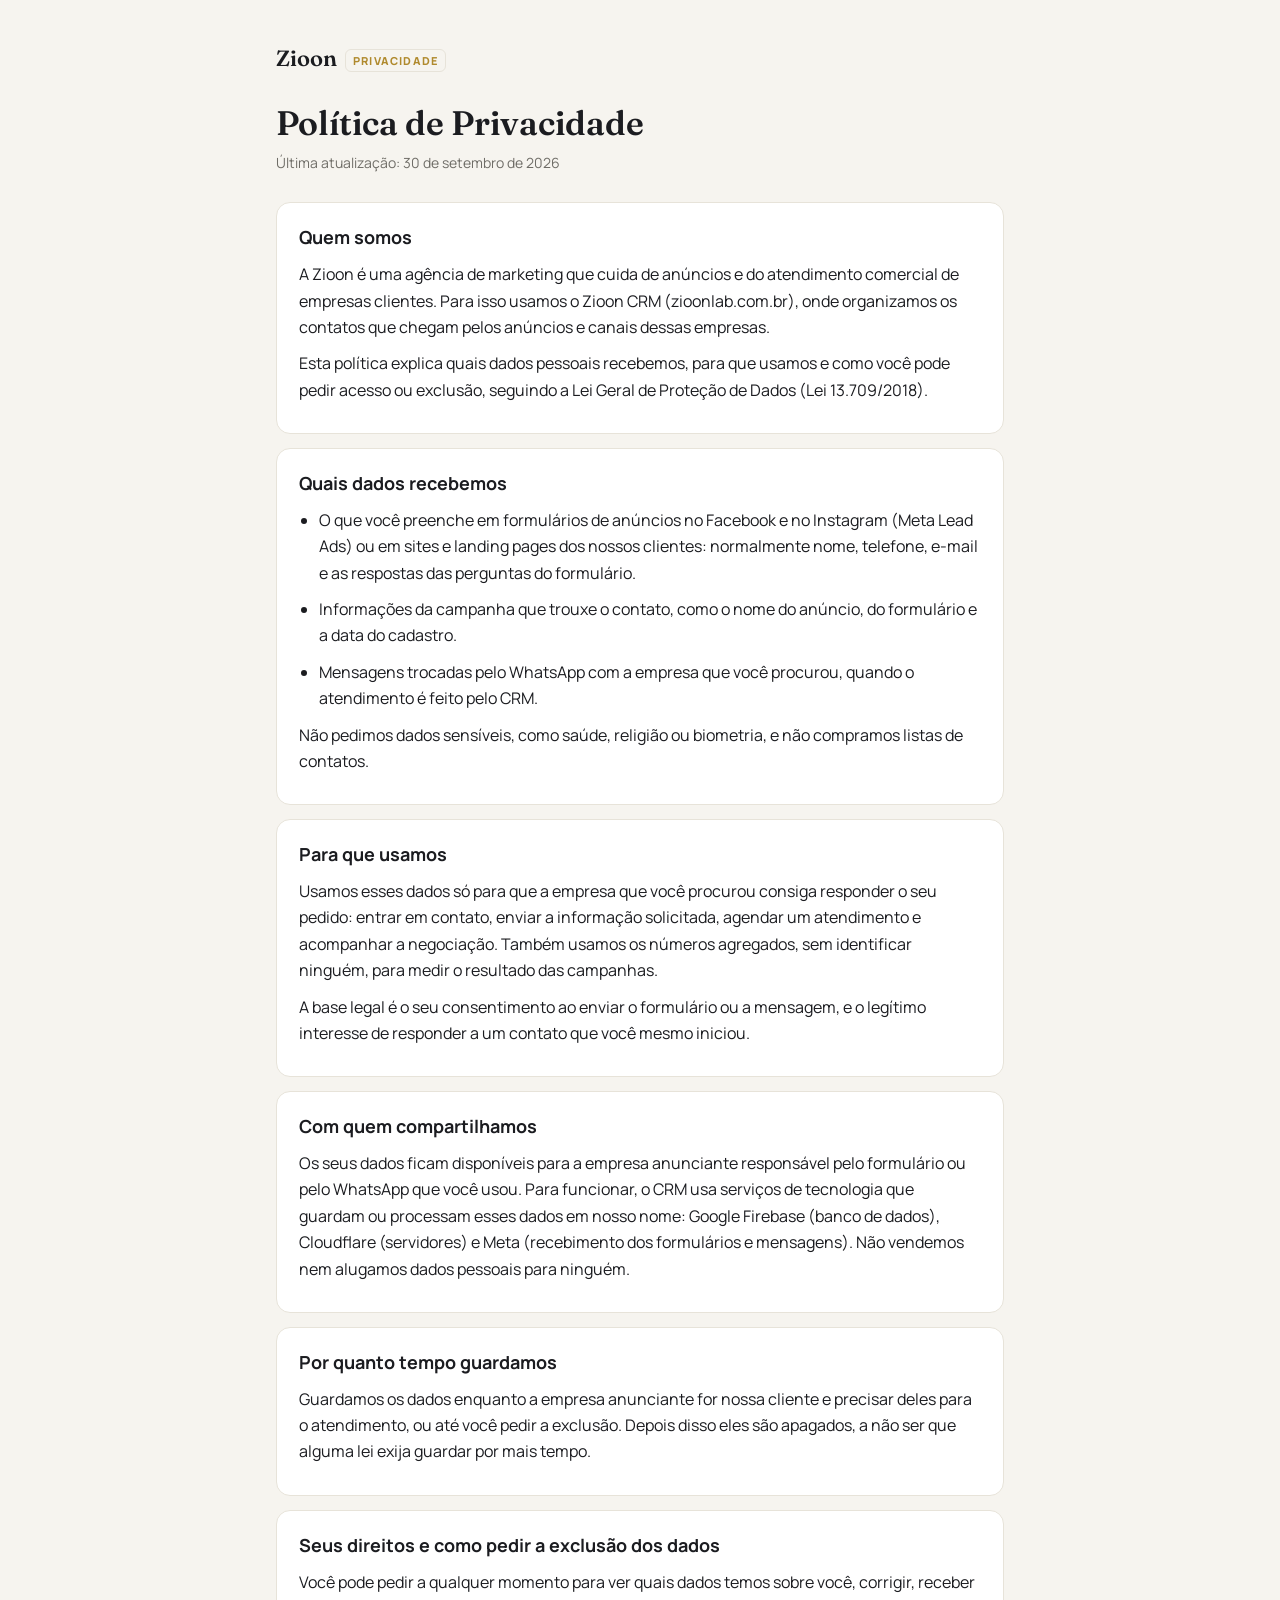
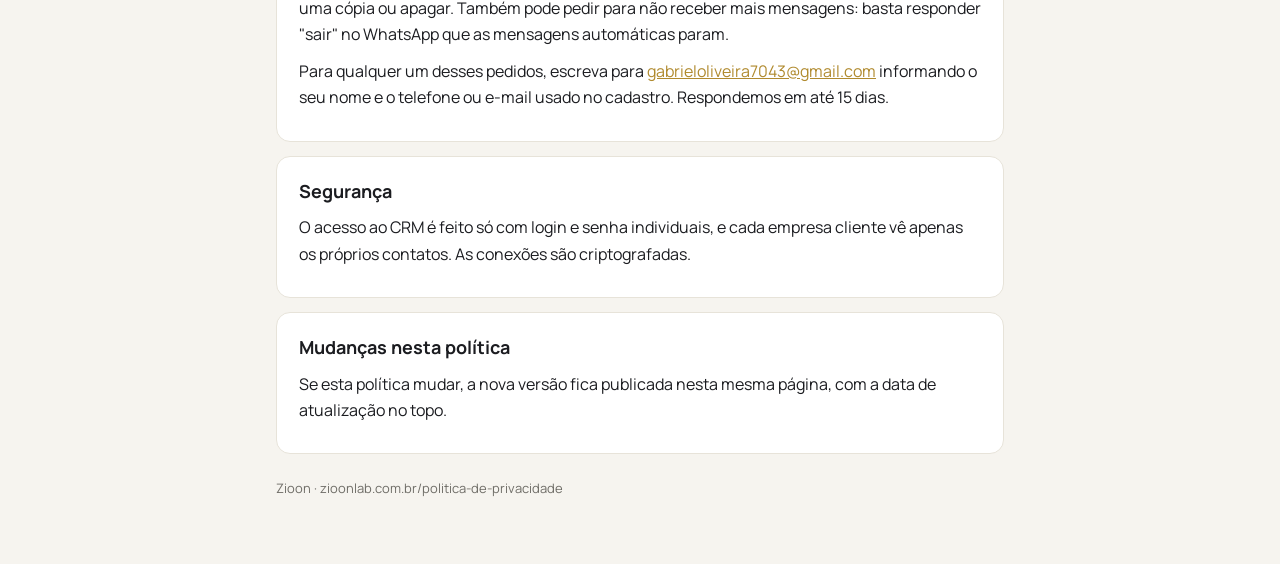
==== politica-de-privacidade/index.html @ 660e9edc "Zioon: cópia do CRM sem clientes, com marca e domínio zioonlab.com.br" ====
<!doctype html>
<html lang="pt-BR">
<head>
<meta charset="utf-8">
<meta name="viewport" content="width=device-width, initial-scale=1">
<title>Política de Privacidade | Zioon</title>
<meta name="description" content="Como a Zioon coleta, usa e protege os dados pessoais recebidos por formulários de anúncios, sites e WhatsApp.">
<link rel="preconnect" href="https://fonts.googleapis.com">
<link href="https://fonts.googleapis.com/css2?family=Fraunces:opsz,wght@9..144,600&family=Manrope:wght@400;600;800&display=swap" rel="stylesheet">
<style>
  :root { --bg: #F6F4EF; --surface: #FFFFFF; --text: #1B1C20; --muted: #6F6D67; --border: #E7E3D9; --gold: #B08A2E; }
  @media (prefers-color-scheme: dark) { :root { --bg: #111215; --surface: #18191D; --text: #EDEBE6; --muted: #A8A6A0; --border: #2A2B31; --gold: #C9A24A; } }
  * { box-sizing: border-box; }
  body { margin: 0; background: var(--bg); color: var(--text); font-family: 'Manrope', system-ui, sans-serif; line-height: 1.65; font-size: 16px; }
  main { max-width: 760px; margin: 0 auto; padding: 40px 16px 64px; }
  .brand { font-family: 'Fraunces', serif; font-size: 22px; font-weight: 600; margin-bottom: 28px; }
  .brand span { font-family: 'Manrope', sans-serif; font-size: 11px; font-weight: 800; letter-spacing: 1.2px; text-transform: uppercase; color: var(--gold); border: 1px solid var(--border); border-radius: 6px; padding: 3px 7px; margin-left: 8px; vertical-align: middle; }
  h1 { font-family: 'Fraunces', serif; font-weight: 600; font-size: 34px; line-height: 1.15; margin: 0 0 8px; }
  .updated { color: var(--muted); font-size: 14px; margin-bottom: 28px; }
  section { background: var(--surface); border: 1px solid var(--border); border-radius: 14px; padding: 20px 22px; margin-bottom: 14px; }
  h2 { font-size: 18px; margin: 0 0 8px; }
  p, li { margin: 0 0 10px; }
  ul { padding-left: 20px; margin: 0 0 10px; }
  a { color: var(--gold); }
  footer { color: var(--muted); font-size: 13px; margin-top: 24px; }
</style>
</head>
<body>
<main>
  <div class="brand">Zioon<span>Privacidade</span></div>
  <h1>Política de Privacidade</h1>
  <div class="updated">Última atualização: 30 de setembro de 2026</div>

  <section>
    <h2>Quem somos</h2>
    <p>A Zioon é uma agência de marketing que cuida de anúncios e do atendimento comercial de empresas clientes. Para isso usamos o Zioon CRM (zioonlab.com.br), onde organizamos os contatos que chegam pelos anúncios e canais dessas empresas.</p>
    <p>Esta política explica quais dados pessoais recebemos, para que usamos e como você pode pedir acesso ou exclusão, seguindo a Lei Geral de Proteção de Dados (Lei 13.709/2018).</p>
  </section>

  <section>
    <h2>Quais dados recebemos</h2>
    <ul>
      <li>O que você preenche em formulários de anúncios no Facebook e no Instagram (Meta Lead Ads) ou em sites e landing pages dos nossos clientes: normalmente nome, telefone, e-mail e as respostas das perguntas do formulário.</li>
      <li>Informações da campanha que trouxe o contato, como o nome do anúncio, do formulário e a data do cadastro.</li>
      <li>Mensagens trocadas pelo WhatsApp com a empresa que você procurou, quando o atendimento é feito pelo CRM.</li>
    </ul>
    <p>Não pedimos dados sensíveis, como saúde, religião ou biometria, e não compramos listas de contatos.</p>
  </section>

  <section>
    <h2>Para que usamos</h2>
    <p>Usamos esses dados só para que a empresa que você procurou consiga responder o seu pedido: entrar em contato, enviar a informação solicitada, agendar um atendimento e acompanhar a negociação. Também usamos os números agregados, sem identificar ninguém, para medir o resultado das campanhas.</p>
    <p>A base legal é o seu consentimento ao enviar o formulário ou a mensagem, e o legítimo interesse de responder a um contato que você mesmo iniciou.</p>
  </section>

  <section>
    <h2>Com quem compartilhamos</h2>
    <p>Os seus dados ficam disponíveis para a empresa anunciante responsável pelo formulário ou pelo WhatsApp que você usou. Para funcionar, o CRM usa serviços de tecnologia que guardam ou processam esses dados em nosso nome: Google Firebase (banco de dados), Cloudflare (servidores) e Meta (recebimento dos formulários e mensagens). Não vendemos nem alugamos dados pessoais para ninguém.</p>
  </section>

  <section>
    <h2>Por quanto tempo guardamos</h2>
    <p>Guardamos os dados enquanto a empresa anunciante for nossa cliente e precisar deles para o atendimento, ou até você pedir a exclusão. Depois disso eles são apagados, a não ser que alguma lei exija guardar por mais tempo.</p>
  </section>

  <section id="exclusao">
    <h2>Seus direitos e como pedir a exclusão dos dados</h2>
    <p>Você pode pedir a qualquer momento para ver quais dados temos sobre você, corrigir, receber uma cópia ou apagar. Também pode pedir para não receber mais mensagens: basta responder "sair" no WhatsApp que as mensagens automáticas param.</p>
    <p>Para qualquer um desses pedidos, escreva para <a href="mailto:gabrieloliveira7043@gmail.com">gabrieloliveira7043@gmail.com</a> informando o seu nome e o telefone ou e-mail usado no cadastro. Respondemos em até 15 dias.</p>
  </section>

  <section>
    <h2>Segurança</h2>
    <p>O acesso ao CRM é feito só com login e senha individuais, e cada empresa cliente vê apenas os próprios contatos. As conexões são criptografadas.</p>
  </section>

  <section>
    <h2>Mudanças nesta política</h2>
    <p>Se esta política mudar, a nova versão fica publicada nesta mesma página, com a data de atualização no topo.</p>
  </section>

  <footer>Zioon · zioonlab.com.br/politica-de-privacidade</footer>
</main>
</body>
</html>
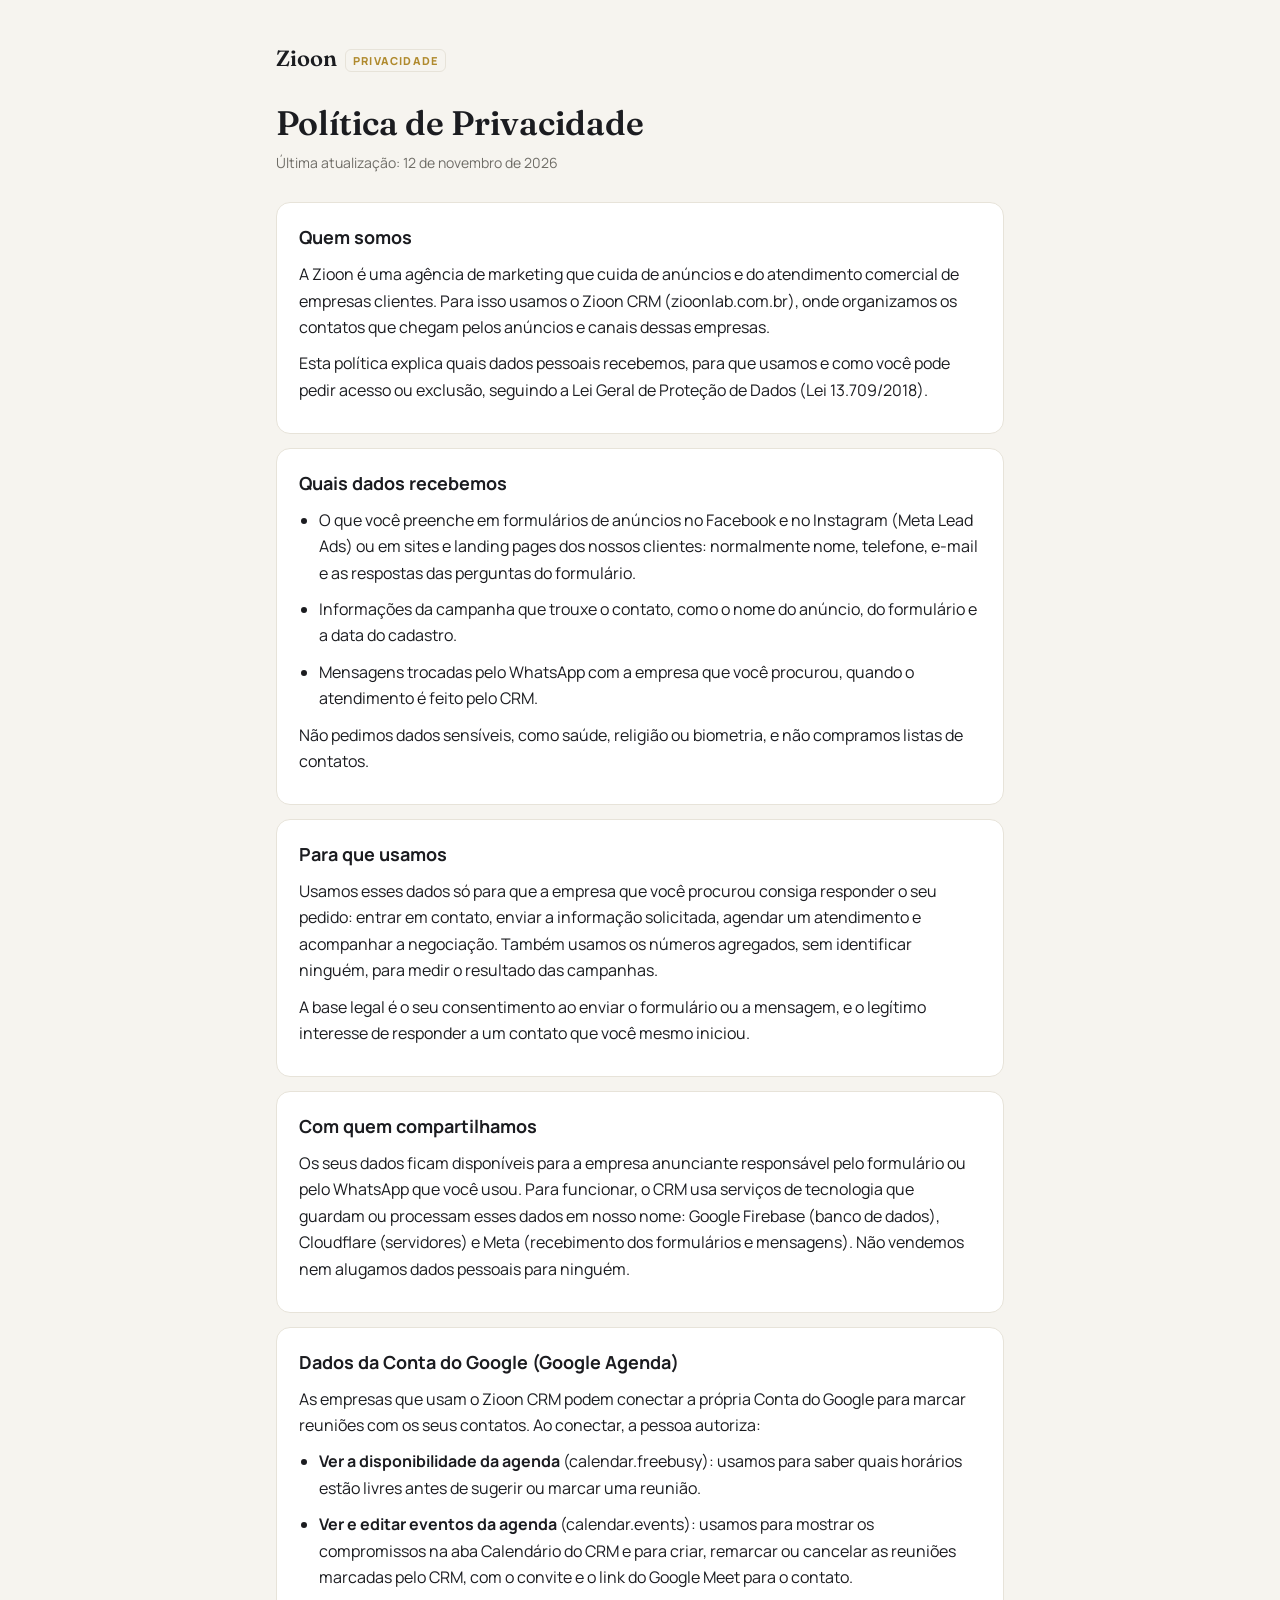
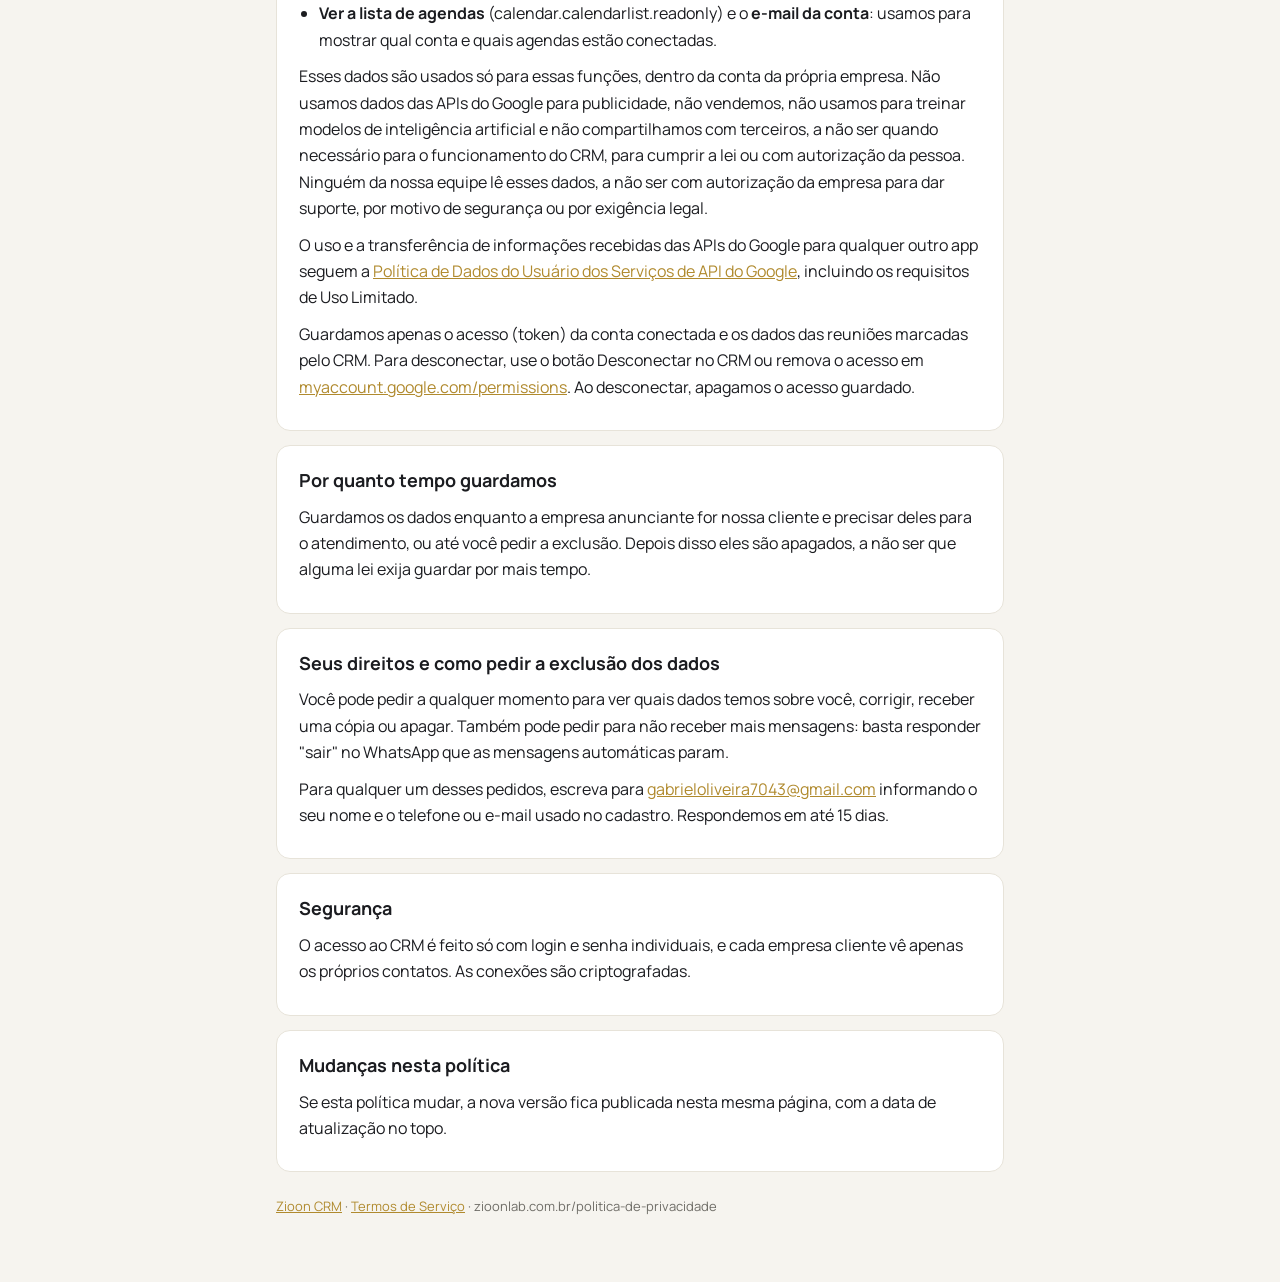
==== commit cf4c663f: "Páginas públicas do Zioon CRM (sobre, termos), Google Agenda na política e retorno do login Google C" ====
--- a/politica-de-privacidade/index.html
+++ b/politica-de-privacidade/index.html
@@ -29,7 +29,7 @@
 <main>
   <div class="brand">Zioon<span>Privacidade</span></div>
   <h1>Política de Privacidade</h1>
-  <div class="updated">Última atualização: 30 de setembro de 2026</div>
+  <div class="updated">Última atualização: 12 de novembro de 2026</div>
 
   <section>
     <h2>Quem somos</h2>
@@ -58,6 +58,19 @@
     <p>Os seus dados ficam disponíveis para a empresa anunciante responsável pelo formulário ou pelo WhatsApp que você usou. Para funcionar, o CRM usa serviços de tecnologia que guardam ou processam esses dados em nosso nome: Google Firebase (banco de dados), Cloudflare (servidores) e Meta (recebimento dos formulários e mensagens). Não vendemos nem alugamos dados pessoais para ninguém.</p>
   </section>
 
+  <section id="google">
+    <h2>Dados da Conta do Google (Google Agenda)</h2>
+    <p>As empresas que usam o Zioon CRM podem conectar a própria Conta do Google para marcar reuniões com os seus contatos. Ao conectar, a pessoa autoriza:</p>
+    <ul>
+      <li><strong>Ver a disponibilidade da agenda</strong> (calendar.freebusy): usamos para saber quais horários estão livres antes de sugerir ou marcar uma reunião.</li>
+      <li><strong>Ver e editar eventos da agenda</strong> (calendar.events): usamos para mostrar os compromissos na aba Calendário do CRM e para criar, remarcar ou cancelar as reuniões marcadas pelo CRM, com o convite e o link do Google Meet para o contato.</li>
+      <li><strong>Ver a lista de agendas</strong> (calendar.calendarlist.readonly) e o <strong>e-mail da conta</strong>: usamos para mostrar qual conta e quais agendas estão conectadas.</li>
+    </ul>
+    <p>Esses dados são usados só para essas funções, dentro da conta da própria empresa. Não usamos dados das APIs do Google para publicidade, não vendemos, não usamos para treinar modelos de inteligência artificial e não compartilhamos com terceiros, a não ser quando necessário para o funcionamento do CRM, para cumprir a lei ou com autorização da pessoa. Ninguém da nossa equipe lê esses dados, a não ser com autorização da empresa para dar suporte, por motivo de segurança ou por exigência legal.</p>
+    <p>O uso e a transferência de informações recebidas das APIs do Google para qualquer outro app seguem a <a href="https://developers.google.com/terms/api-services-user-data-policy" target="_blank" rel="noopener">Política de Dados do Usuário dos Serviços de API do Google</a>, incluindo os requisitos de Uso Limitado.</p>
+    <p>Guardamos apenas o acesso (token) da conta conectada e os dados das reuniões marcadas pelo CRM. Para desconectar, use o botão Desconectar no CRM ou remova o acesso em <a href="https://myaccount.google.com/permissions" target="_blank" rel="noopener">myaccount.google.com/permissions</a>. Ao desconectar, apagamos o acesso guardado.</p>
+  </section>
+
   <section>
     <h2>Por quanto tempo guardamos</h2>
     <p>Guardamos os dados enquanto a empresa anunciante for nossa cliente e precisar deles para o atendimento, ou até você pedir a exclusão. Depois disso eles são apagados, a não ser que alguma lei exija guardar por mais tempo.</p>
@@ -79,7 +92,7 @@
     <p>Se esta política mudar, a nova versão fica publicada nesta mesma página, com a data de atualização no topo.</p>
   </section>
 
-  <footer>Zioon · zioonlab.com.br/politica-de-privacidade</footer>
+  <footer><a href="/sobre/">Zioon CRM</a> · <a href="/termos/">Termos de Serviço</a> · zioonlab.com.br/politica-de-privacidade</footer>
 </main>
 </body>
 </html>
